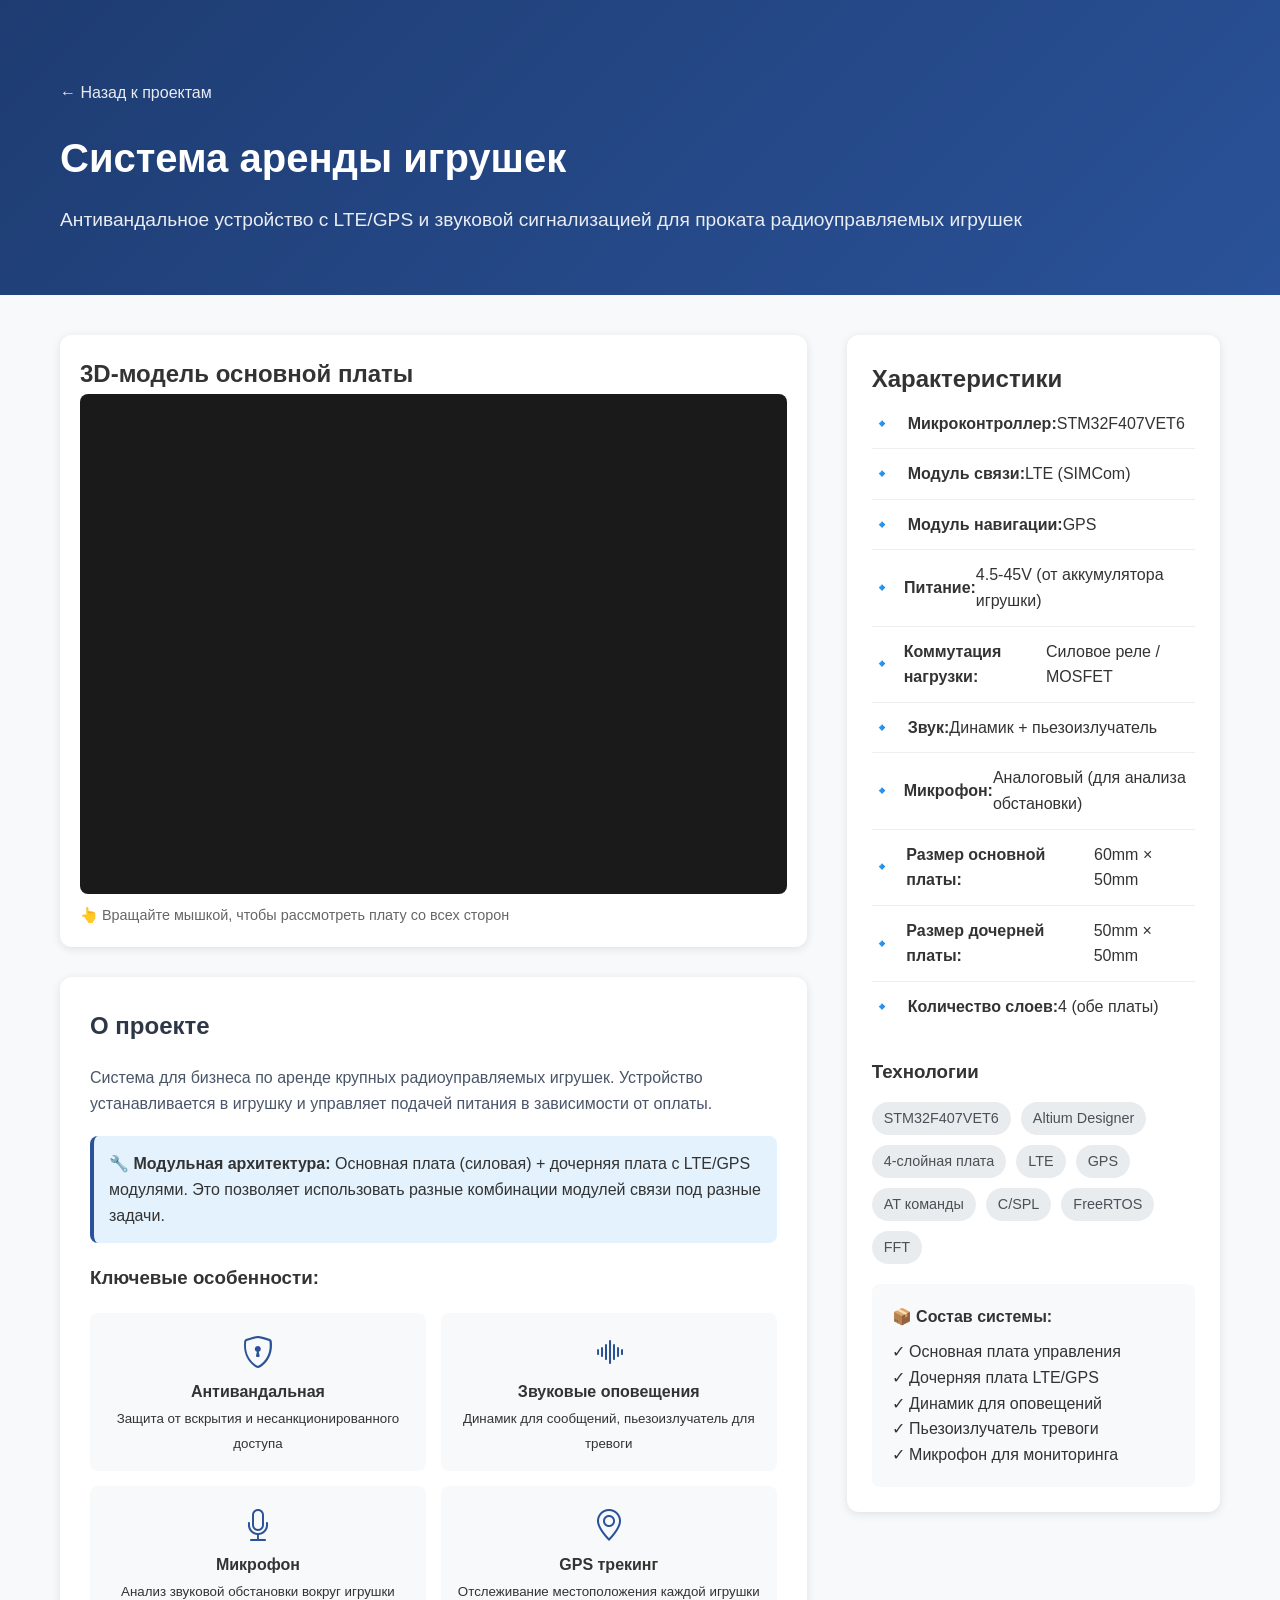
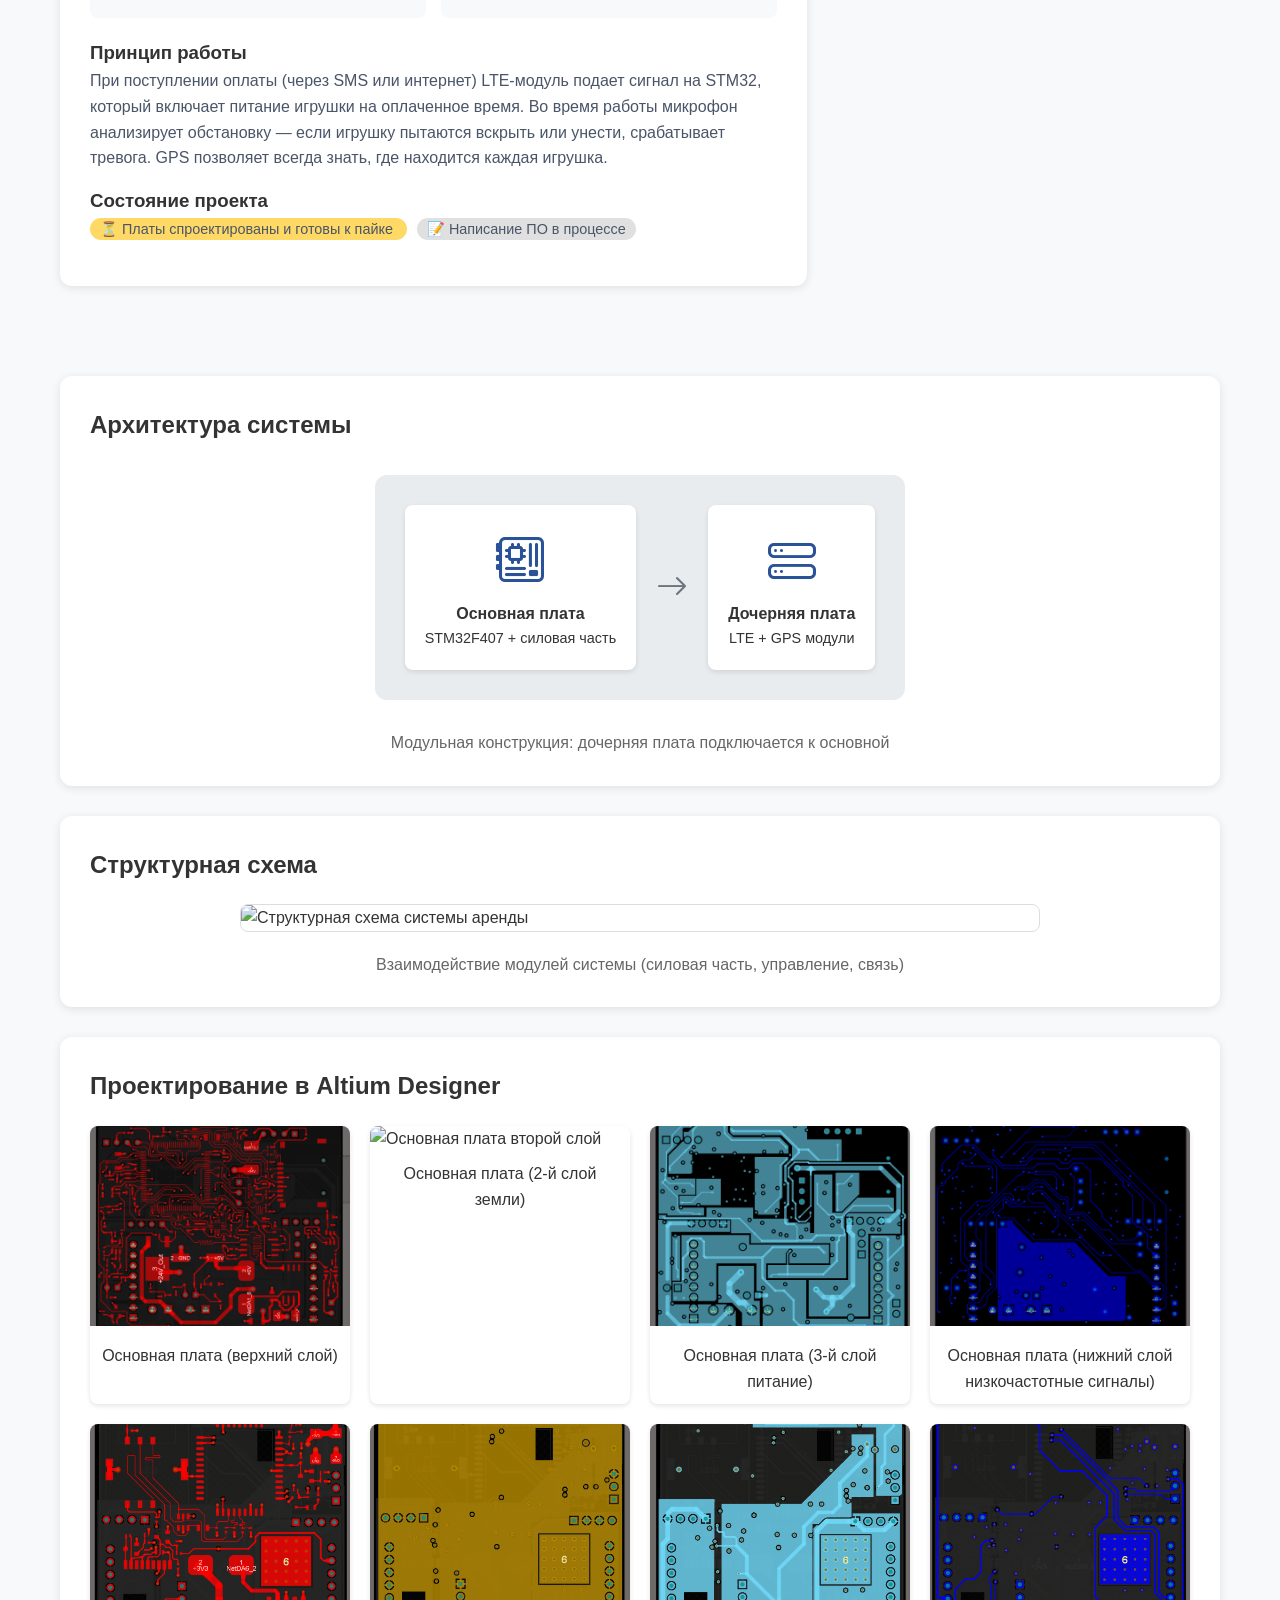
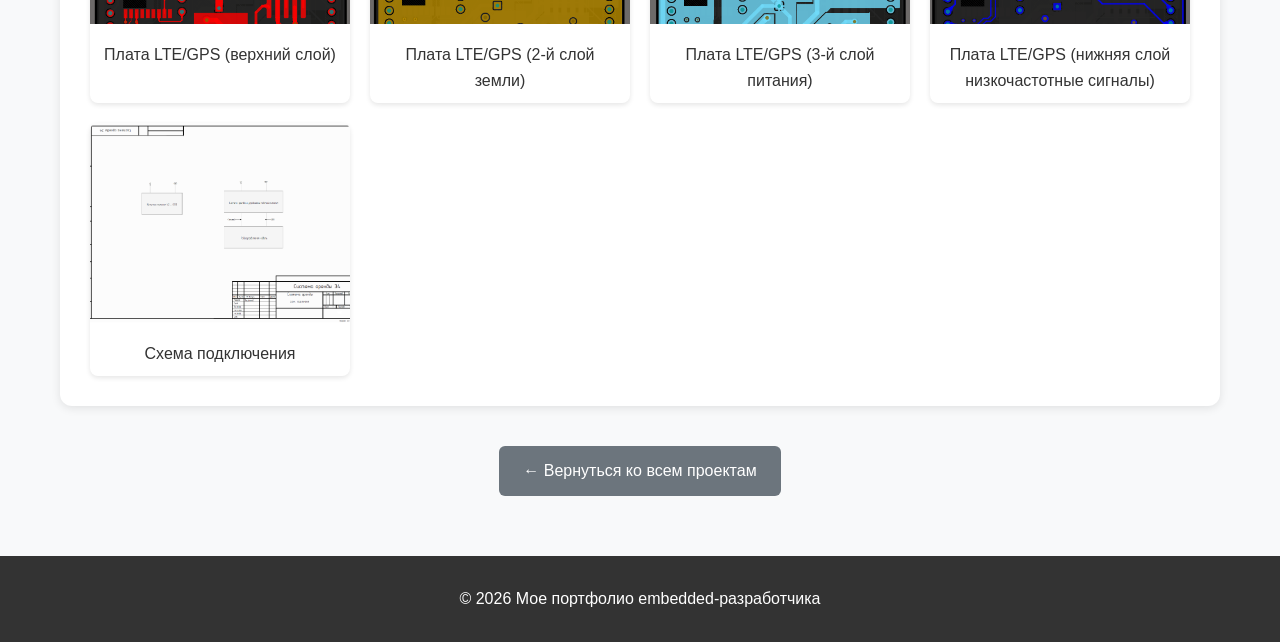
==== rental_toys.html @ 5a4ab60f "release" ====
<!DOCTYPE html>
<html lang="ru">
<head>
    <meta charset="UTF-8">
    <meta name="viewport" content="width=device-width, initial-scale=1.0">
    <title>Система аренды игрушек с LTE/GPS | Портфолио</title>
    
    <!-- Подключаем Model Viewer для 3D -->
    <script type="module" src="https://unpkg.com/@google/model-viewer/dist/model-viewer.min.js"></script>
    
    <!-- Bootstrap Icons (для иконок) -->
    <link rel="stylesheet" href="https://cdn.jsdelivr.net/npm/bootstrap-icons@1.11.3/font/bootstrap-icons.min.css">
    
    <style>
        * {
            margin: 0;
            padding: 0;
            box-sizing: border-box;
        }
        
        body {
            font-family: -apple-system, BlinkMacSystemFont, 'Segoe UI', Roboto, Oxygen, Ubuntu, sans-serif;
            line-height: 1.6;
            color: #333;
            background: #f8f9fa;
        }
        
        .container {
            max-width: 1200px;
            margin: 0 auto;
            padding: 0 20px;
        }
        
        /* Шапка проекта */
        .project-header {
            background: linear-gradient(135deg, #1e3c72 0%, #2a5298 100%);
            color: white;
            padding: 60px 0;
            margin-bottom: 40px;
        }
        
        .project-title {
            font-size: 2.5rem;
            margin-bottom: 15px;
        }
        
        .project-subtitle {
            font-size: 1.2rem;
            opacity: 0.9;
        }
        
        /* Основной контент */
        .project-content {
            display: grid;
            grid-template-columns: 2fr 1fr;
            gap: 40px;
            margin-bottom: 60px;
        }
        
        /* Секция с 3D моделью */
        .model-section {
            background: white;
            border-radius: 12px;
            padding: 20px;
            box-shadow: 0 2px 10px rgba(0,0,0,0.1);
            margin-bottom: 30px;
        }
        
        .model-container {
            width: 100%;
            height: 500px;
            background: #1a1a1a;
            border-radius: 8px;
            overflow: hidden;
        }
        
        model-viewer {
            width: 100%;
            height: 100%;
            --poster-color: transparent;
        }
        
        /* Характеристики проекта */
        .specs-section {
            background: white;
            border-radius: 12px;
            padding: 25px;
            box-shadow: 0 2px 10px rgba(0,0,0,0.1);
        }
        
        .specs-list {
            list-style: none;
        }
        
        .specs-list li {
            padding: 12px 0;
            border-bottom: 1px solid #eee;
            display: flex;
            align-items: center;
        }
        
        .specs-list li:last-child {
            border-bottom: none;
        }
        
        .spec-icon {
            width: 24px;
            margin-right: 12px;
            color: #2a5298;
        }
        
        /* Описание */
        .description-section {
            background: white;
            border-radius: 12px;
            padding: 30px;
            margin-bottom: 30px;
            box-shadow: 0 2px 10px rgba(0,0,0,0.1);
        }
        
        .description-section h2 {
            margin-bottom: 20px;
            color: #2d3748;
        }
        
        .description-section p {
            margin-bottom: 15px;
            color: #4a5568;
        }
        
        .description-section ul {
            margin-left: 20px;
            margin-bottom: 20px;
            color: #4a5568;
        }
        
        .description-section li {
            margin-bottom: 10px;
        }
        
        /* Галерея изображений */
        .gallery-section {
            background: white;
            border-radius: 12px;
            padding: 30px;
            margin-bottom: 30px;
            box-shadow: 0 2px 10px rgba(0,0,0,0.1);
        }
        
        .gallery-grid {
            display: grid;
            grid-template-columns: repeat(auto-fit, minmax(250px, 1fr));
            gap: 20px;
            margin-top: 20px;
        }
        
        .gallery-item {
            border-radius: 8px;
            overflow: hidden;
            box-shadow: 0 2px 5px rgba(0,0,0,0.1);
        }
        
        .gallery-item img {
            width: 100%;
            height: 200px;
            object-fit: cover;
            transition: transform 0.3s;
        }
        
        .gallery-item img:hover {
            transform: scale(1.05);
        }
        
        /* Кнопка возврата */
        .back-link {
            display: inline-block;
            margin: 20px 0;
            color: white;
            text-decoration: none;
            font-weight: 500;
            opacity: 0.9;
        }
        
        .back-link:hover {
            opacity: 1;
            text-decoration: underline;
        }
        
        /* Схема подключения */
        .schematic-section {
            background: white;
            border-radius: 12px;
            padding: 30px;
            margin-bottom: 30px;
            box-shadow: 0 2px 10px rgba(0,0,0,0.1);
        }
        
        .schematic-image {
            width: 100%;
            max-width: 800px;
            margin: 20px auto;
            display: block;
            border: 1px solid #ddd;
            border-radius: 8px;
        }
        
        /* Кнопки */
        .btn {
            display: inline-block;
            padding: 12px 24px;
            border-radius: 6px;
            text-decoration: none;
            font-weight: 500;
            transition: all 0.3s;
            border: none;
            cursor: pointer;
        }
        
        .btn-primary {
            background: #2a5298;
            color: white;
        }
        
        .btn-primary:hover {
            background: #1e3c72;
        }
        
        .btn-secondary {
            background: #6c757d;
            color: white;
        }
        
        .btn-secondary:hover {
            background: #5a6268;
        }
        
        .tag {
            background: #e9ecef;
            padding: 5px 12px;
            border-radius: 20px;
            font-size: 0.9rem;
            color: #495057;
            display: inline-block;
        }
        
        /* Модульная структура */
        .modular-badge {
            background: #e3f2fd;
            border-left: 4px solid #2a5298;
            padding: 15px;
            border-radius: 8px;
            margin: 20px 0;
        }
        
        .feature-grid {
            display: grid;
            grid-template-columns: repeat(2, 1fr);
            gap: 15px;
            margin: 20px 0;
        }
        
        .feature-item {
            background: #f8f9fa;
            padding: 15px;
            border-radius: 8px;
            text-align: center;
        }
        
        .feature-item i {
            font-size: 2rem;
            color: #2a5298;
            margin-bottom: 10px;
        }
        
        @media (max-width: 768px) {
            .project-content {
                grid-template-columns: 1fr;
            }
            
            .project-title {
                font-size: 2rem;
            }
            
            .model-container {
                height: 350px;
            }
            
            .feature-grid {
                grid-template-columns: 1fr;
            }
        }
    </style>
</head>
<body>
    <!-- Шапка проекта -->
    <header class="project-header">
        <div class="container">
            <a href="index.html" class="back-link">← Назад к проектам</a>
            <h1 class="project-title">Система аренды игрушек</h1>
            <p class="project-subtitle">Антивандальное устройство с LTE/GPS и звуковой сигнализацией для проката радиоуправляемых игрушек</p>
        </div>
    </header>
    
    <main class="container">
        <!-- Блок с 3D моделью и характеристиками -->
        <div class="project-content">
            <!-- Левая колонка: 3D модель -->
            <div>
                <div class="model-section">
                    <h2>3D-модель основной платы</h2>
                    <div class="model-container">
                        <!-- Здесь ваш .glb файл -->
                        <model-viewer 
                            src="3d/rental_toys.glb"
                            alt="3D модель основной платы системы аренды"
                            auto-rotate
                            camera-controls
                            ar-status="not-presenting"
                            shadow-intensity="1"
                            exposure="1"
                            environment-image="neutral"
                            style="width:100%; height:100%;">
                        </model-viewer>
                    </div>
                    <p style="margin-top: 10px; color: #666; font-size: 0.9rem;">
                        👆 Вращайте мышкой, чтобы рассмотреть плату со всех сторон
                    </p>
                </div>
                
                <!-- Описание проекта -->
                <div class="description-section">
                    <h2>О проекте</h2>
                    <p>
                        Система для бизнеса по аренде крупных радиоуправляемых игрушек. 
                        Устройство устанавливается в игрушку и управляет подачей питания 
                        в зависимости от оплаты.
                    </p>
                    
                    <div class="modular-badge">
                        <strong>🔧 Модульная архитектура:</strong> Основная плата (силовая) + 
                        дочерняя плата с LTE/GPS модулями. Это позволяет использовать разные 
                        комбинации модулей связи под разные задачи.
                    </div>
                    
                    <h3>Ключевые особенности:</h3>
                    <div class="feature-grid">
                        <div class="feature-item">
                            <i class="bi bi-shield-lock"></i>
                            <h4>Антивандальная</h4>
                            <small>Защита от вскрытия и несанкционированного доступа</small>
                        </div>
                        <div class="feature-item">
                            <i class="bi bi-soundwave"></i>
                            <h4>Звуковые оповещения</h4>
                            <small>Динамик для сообщений, пьезоизлучатель для тревоги</small>
                        </div>
                        <div class="feature-item">
                            <i class="bi bi-mic"></i>
                            <h4>Микрофон</h4>
                            <small>Анализ звуковой обстановки вокруг игрушки</small>
                        </div>
                        <div class="feature-item">
                            <i class="bi bi-geo-alt"></i>
                            <h4>GPS трекинг</h4>
                            <small>Отслеживание местоположения каждой игрушки</small>
                        </div>
                    </div>
                    
                    <h3>Принцип работы</h3>
                    <p>
                        При поступлении оплаты (через SMS или интернет) LTE-модуль подает сигнал 
                        на STM32, который включает питание игрушки на оплаченное время. 
                        Во время работы микрофон анализирует обстановку — если игрушку пытаются 
                        вскрыть или унести, срабатывает тревога. GPS позволяет всегда знать, 
                        где находится каждая игрушка.
                    </p>
                    
                    <h3>Состояние проекта</h3>
                    <p>
                        <span style="background: #ffd966; padding: 3px 10px; border-radius: 20px; font-size: 0.9rem;">
                            ⏳ Платы спроектированы и готовы к пайке
                        </span>
                        <span style="margin-left: 10px; background: #e0e0e0; padding: 3px 10px; border-radius: 20px; font-size: 0.9rem;">
                            📝 Написание ПО в процессе
                        </span>
                    </p>
                </div>
            </div>
            
            <!-- Правая колонка: Характеристики -->
            <div>
                <div class="specs-section">
                    <h2>Характеристики</h2>
                    <ul class="specs-list">
                        <li>
                            <span class="spec-icon">🔹</span>
                            <strong>Микроконтроллер:</strong> STM32F407VET6
                        </li>
                        <li>
                            <span class="spec-icon">🔹</span>
                            <strong>Модуль связи:</strong> LTE (SIMCom)
                        </li>
                        <li>
                            <span class="spec-icon">🔹</span>
                            <strong>Модуль навигации:</strong> GPS
                        </li>
                        <li>
                            <span class="spec-icon">🔹</span>
                            <strong>Питание:</strong> 4.5-45V (от аккумулятора игрушки)
                        </li>
                        <li>
                            <span class="spec-icon">🔹</span>
                            <strong>Коммутация нагрузки:</strong> Силовое реле / MOSFET
                        </li>
                        <li>
                            <span class="spec-icon">🔹</span>
                            <strong>Звук:</strong> Динамик + пьезоизлучатель
                        </li>
                        <li>
                            <span class="spec-icon">🔹</span>
                            <strong>Микрофон:</strong> Аналоговый (для анализа обстановки)
                        </li>
                        <li>
                            <span class="spec-icon">🔹</span>
                            <strong>Размер основной платы:</strong> 60mm × 50mm
                        </li>
                        <li>
                            <span class="spec-icon">🔹</span>
                            <strong>Размер дочерней платы:</strong> 50mm × 50mm
                        </li>
                        <li>
                            <span class="spec-icon">🔹</span>
                            <strong>Количество слоев:</strong> 4 (обе платы)
                        </li>
            
                    </ul>
                    
                    <div style="margin-top: 25px;">
                        <h3>Технологии</h3>
                        <div style="display: flex; flex-wrap: wrap; gap: 10px; margin-top: 15px;">
                            <span class="tag">STM32F407VET6</span>
                            <span class="tag">Altium Designer</span>
                            <span class="tag">4-слойная плата</span>
                            <span class="tag">LTE</span>
                            <span class="tag">GPS</span>
                            <span class="tag">AT команды</span>
                            <span class="tag">C/SPL</span>
                            <span class="tag">FreeRTOS</span>
                            <span class="tag">FFT</span>
                        </div>
                    </div>
                    
                    <!-- <div style="margin-top: 30px;">
                        <a href="https://github.com/yourusername/rental-system" class="btn btn-primary" style="width: 100%; text-align: center;" target="_blank">
                            <i class="bi bi-github"></i> Исходный код на GitHub
                        </a>
                    </div> -->
                    
                    <div style="margin-top: 20px; background: #f8f9fa; padding: 20px; border-radius: 8px;">
                        <h4 style="margin-bottom: 10px;">📦 Состав системы:</h4>
                        <ul style="list-style: none;">
                            <li>✓ Основная плата управления</li>
                            <li>✓ Дочерняя плата LTE/GPS</li>
                            <li>✓ Динамик для оповещений</li>
                            <li>✓ Пьезоизлучатель тревоги</li>
                            <li>✓ Микрофон для мониторинга</li>
                        </ul>
                    </div>
                </div>
            </div>
        </div>
        
        <!-- Секция с платами -->
        <div class="gallery-section">
            <h2>Архитектура системы</h2>
            <div style="text-align: center; margin: 30px 0;">
                <div style="display: inline-block; background: #e9ecef; padding: 30px; border-radius: 12px;">
                    <div style="display: flex; gap: 20px; align-items: center; flex-wrap: wrap; justify-content: center;">
                        <div style="background: white; padding: 20px; border-radius: 8px; box-shadow: 0 2px 5px rgba(0,0,0,0.1);">
                            <i class="bi bi-motherboard" style="font-size: 3rem; color: #2a5298;"></i>
                            <h4>Основная плата</h4>
                            <p style="font-size: 0.9rem;">STM32F407 + силовая часть</p>
                        </div>
                        <i class="bi bi-arrow-right" style="font-size: 2rem; color: #6c757d;"></i>
                        <div style="background: white; padding: 20px; border-radius: 8px; box-shadow: 0 2px 5px rgba(0,0,0,0.1);">
                            <i class="bi bi-hdd-stack" style="font-size: 3rem; color: #2a5298;"></i>
                            <h4>Дочерняя плата</h4>
                            <p style="font-size: 0.9rem;">LTE + GPS модули</p>
                        </div>
                    </div>
                </div>
            </div>
            <p style="text-align: center; color: #666;">
                Модульная конструкция: дочерняя плата подключается к основной
            </p>
        </div>
        
        <!-- Секция со схемой -->
        <div class="schematic-section">
            <h2>Структурная схема</h2>
            <img src="images/rental_schematic.png" alt="Структурная схема системы аренды" class="schematic-image">
            <p style="text-align: center; color: #666; margin-top: 15px;">
                Взаимодействие модулей системы (силовая часть, управление, связь)
            </p>
        </div>
        
        <!-- Галерея фото (плейсхолдеры) -->
        <div class="gallery-section">
            <h2>Проектирование в Altium Designer</h2>
            <div class="gallery-grid">
                <div class="gallery-item">
                    <img src="images/rental_toys_main_top.png" alt="Основная плата сверху" onclick="openModal(this)" style="cursor: pointer;">
                    <div style="padding: 10px; text-align: center;">Основная плата (верхний слой)</div>
                </div>
                <div class="gallery-item">
                    <img src="images/rental_toys_main_gnd.png" alt="Основная плата второй слой" onclick="openModal(this)" style="cursor: pointer;">
                    <div style="padding: 10px; text-align: center;">Основная плата (2-й слой земли)</div>
                </div>
                <div class="gallery-item">
                    <img src="images/rental_toys_main_V.png" alt="Основная плата третий слой">
                    <div style="padding: 10px; text-align: center;">Основная плата (3-й слой питание)</div>
                </div>
                <div class="gallery-item">
                    <img src="images/rental_toys_main_bottom.png" alt="Основная плата третий слой"
                        onclick="openModal(this)" style="cursor: pointer;">
                    <div style="padding: 10px; text-align: center;">Основная плата (нижний слой низкочастотные сигналы)</div>
                </div>
                <div class="gallery-item">
                    <img src="images/rental_toys_daughter_top.png" alt="Дочерняя плата LTE/GPS" onclick="openModal(this)" style="cursor: pointer;">
                    <div style="padding: 10px; text-align: center;">Плата LTE/GPS (верхний слой)</div>
                </div>
                <div class="gallery-item">
                    <img src="images/rental_toys_daughter_gnd.png" alt="Дочерняя плата LTE/GPS" onclick="openModal(this)" style="cursor: pointer;">
                    <div style="padding: 10px; text-align: center;">Плата LTE/GPS (2-й слой земли)</div>
                </div>
                <div class="gallery-item">
                    <img src="images/rental_toys_daughter_V.png" alt="Дочерняя плата LTE/GPS" onclick="openModal(this)" style="cursor: pointer;">
                    <div style="padding: 10px; text-align: center;">Плата LTE/GPS (3-й слой питания)</div>
                </div>
                <div class="gallery-item">
                    <img src="images/rental_toys_daughter_bottom.png" alt="Дочерняя плата LTE/GPS" onclick="openModal(this)" style="cursor: pointer;">
                    <div style="padding: 10px; text-align: center;">Плата LTE/GPS (нижняя слой низкочастотные сигналы)</div>
                </div>
                <div class="gallery-item">
                    <img src="images/rental_toys.png" alt="3D-модель в сборе" onclick="openModal(this)" style="cursor: pointer;">
                    <div style="padding: 10px; text-align: center;">Схема подключения</div>
                </div>
            </div>
        </div>
        
        <!-- Кнопка возврата -->
        <div style="text-align: center; margin: 40px 0;">
            <a href="index.html" class="btn btn-secondary">← Вернуться ко всем проектам</a>
        </div>
    </main>
    
    <footer style="background: #333; color: white; padding: 30px 0; margin-top: 60px;">
        <div class="container">
            <p style="text-align: center;">© 2026 Мое портфолио embedded-разработчика</p>
        </div>
    </footer>
     <!-- Галерея изображений -->
    <script src="js/gallery.js"></script>
</body>
</html>
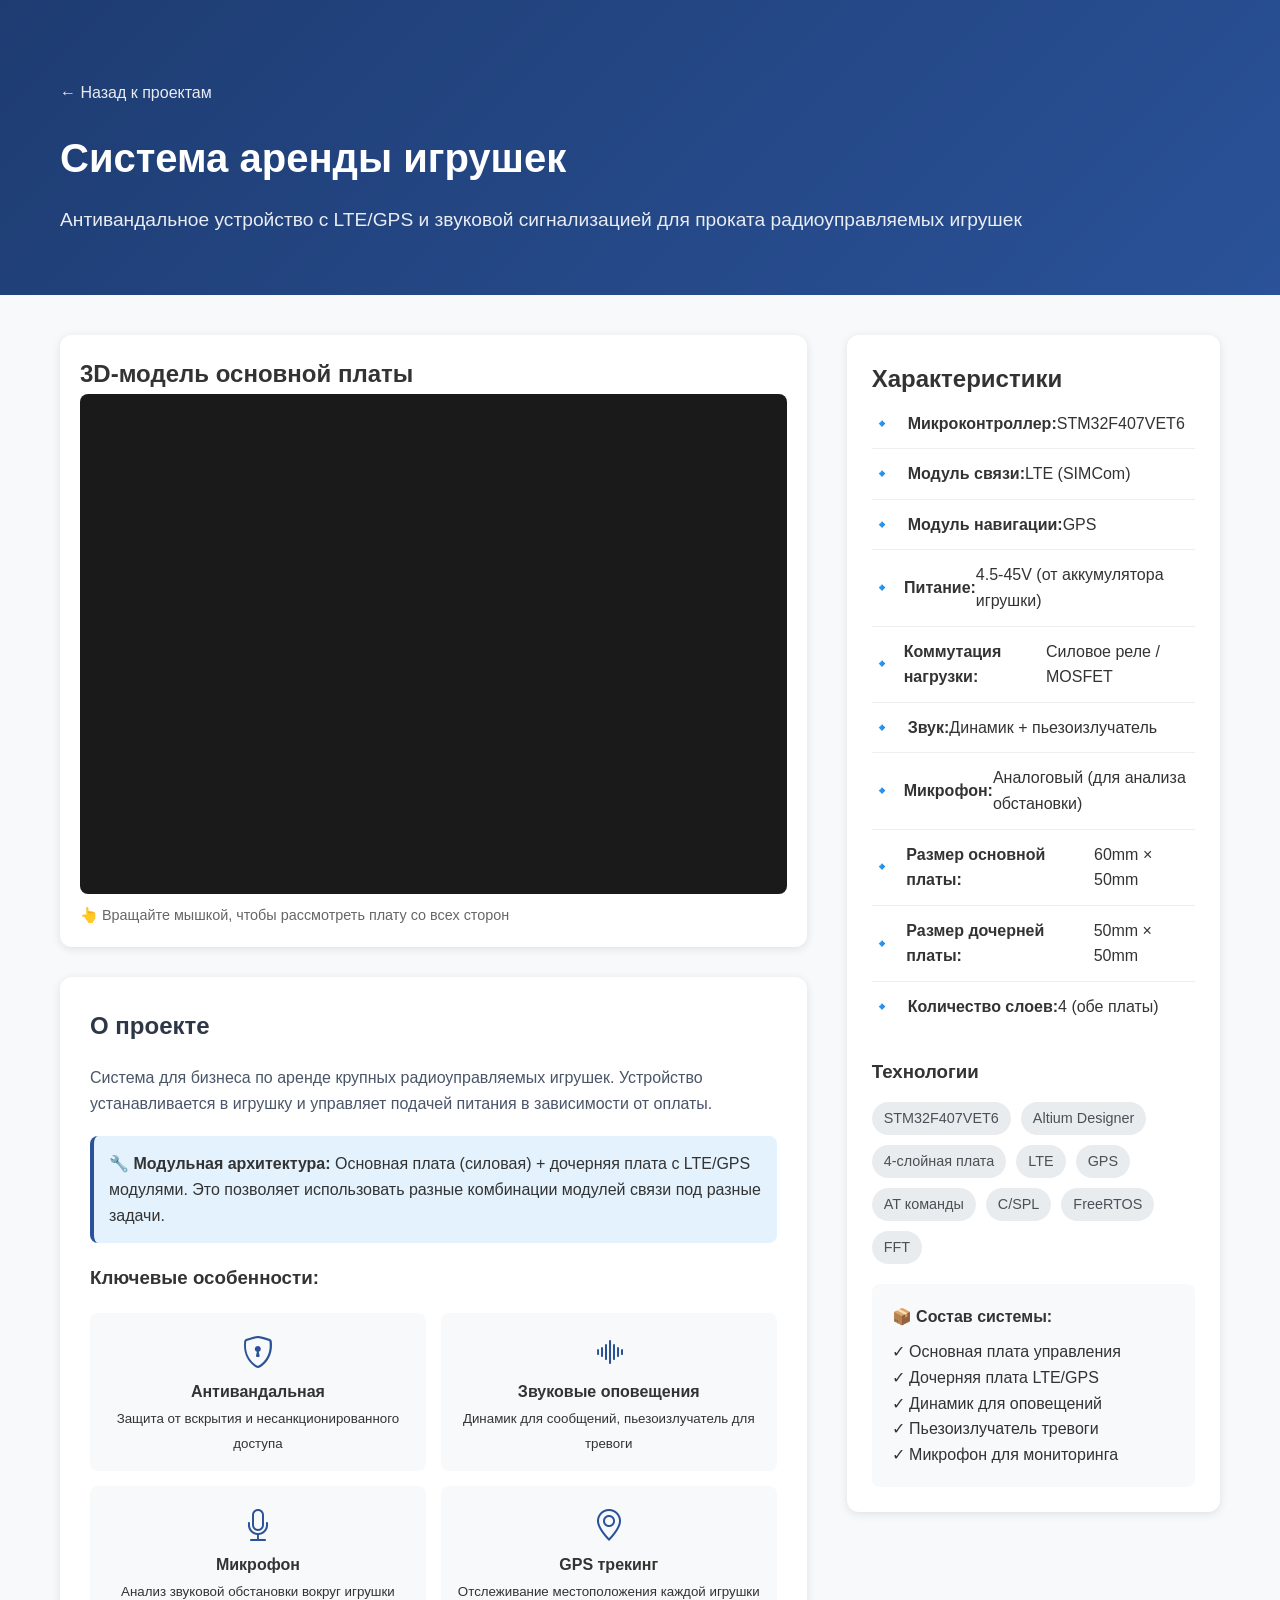
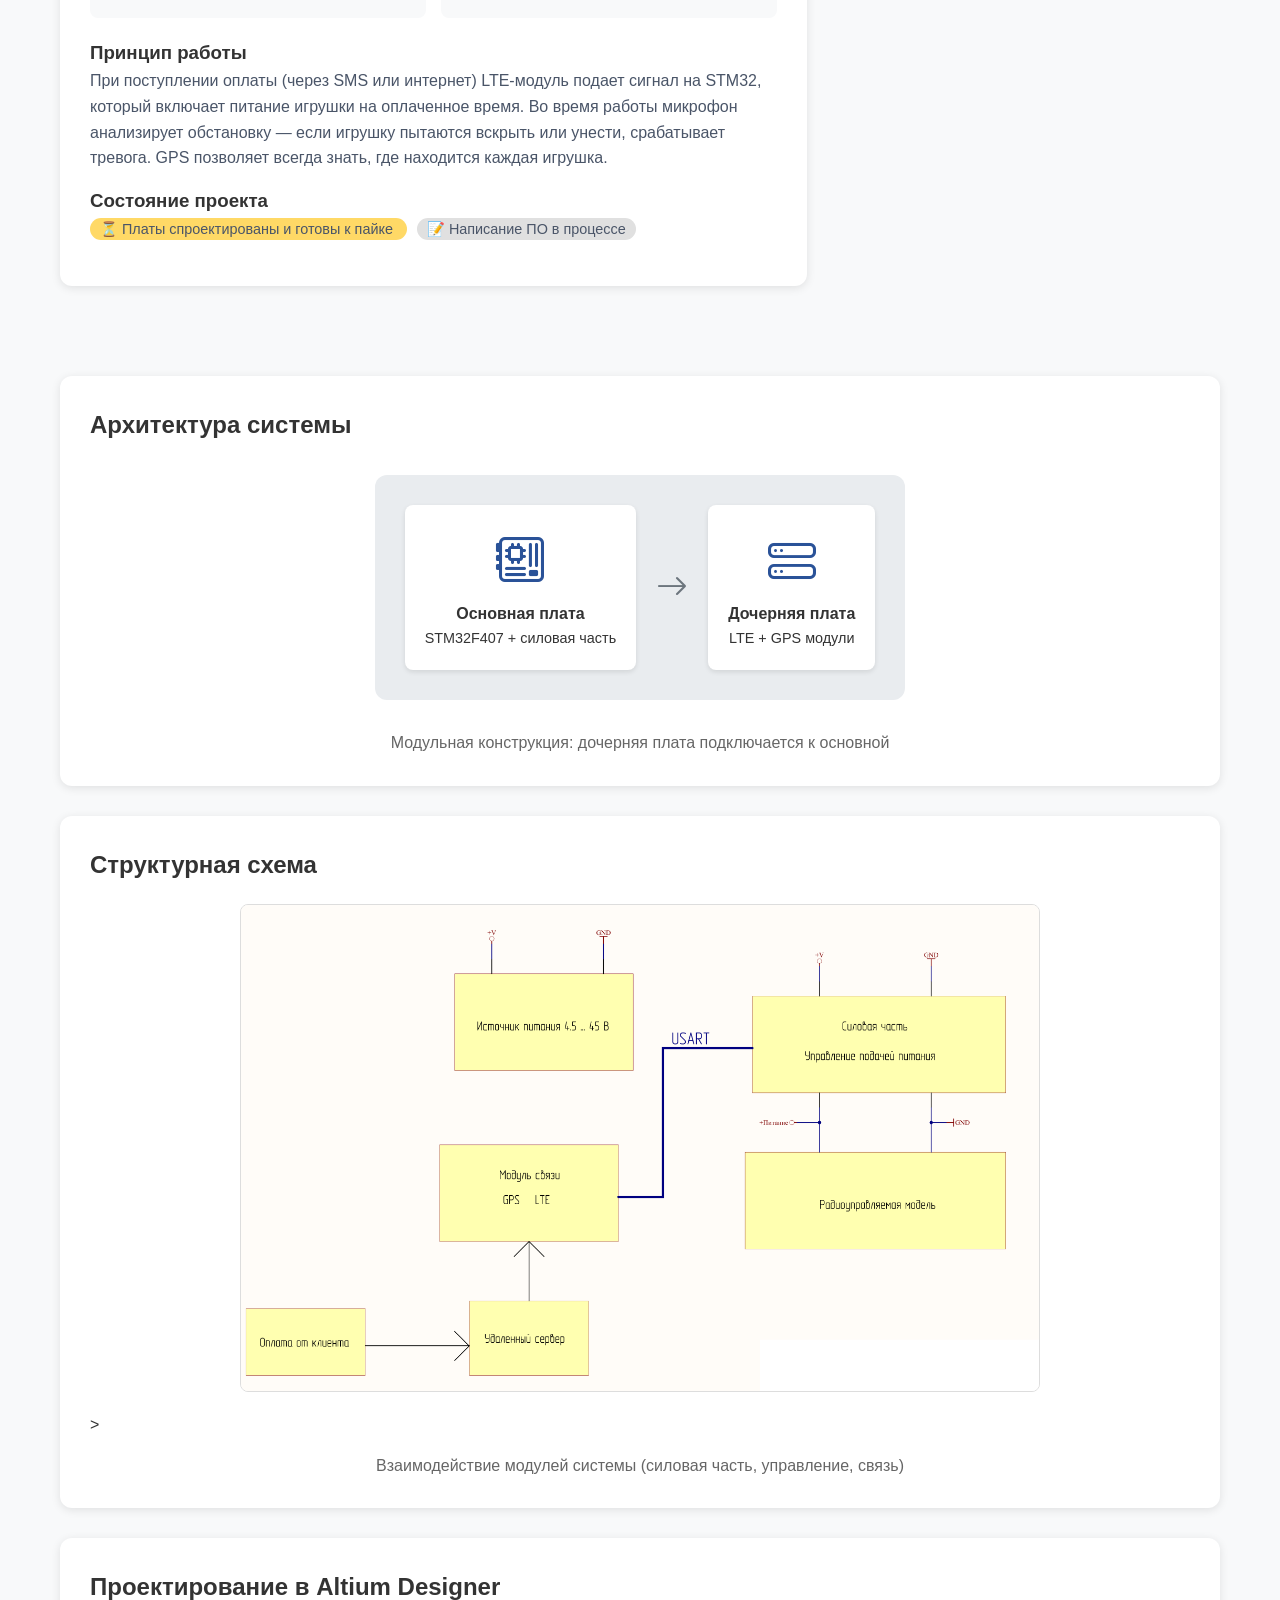
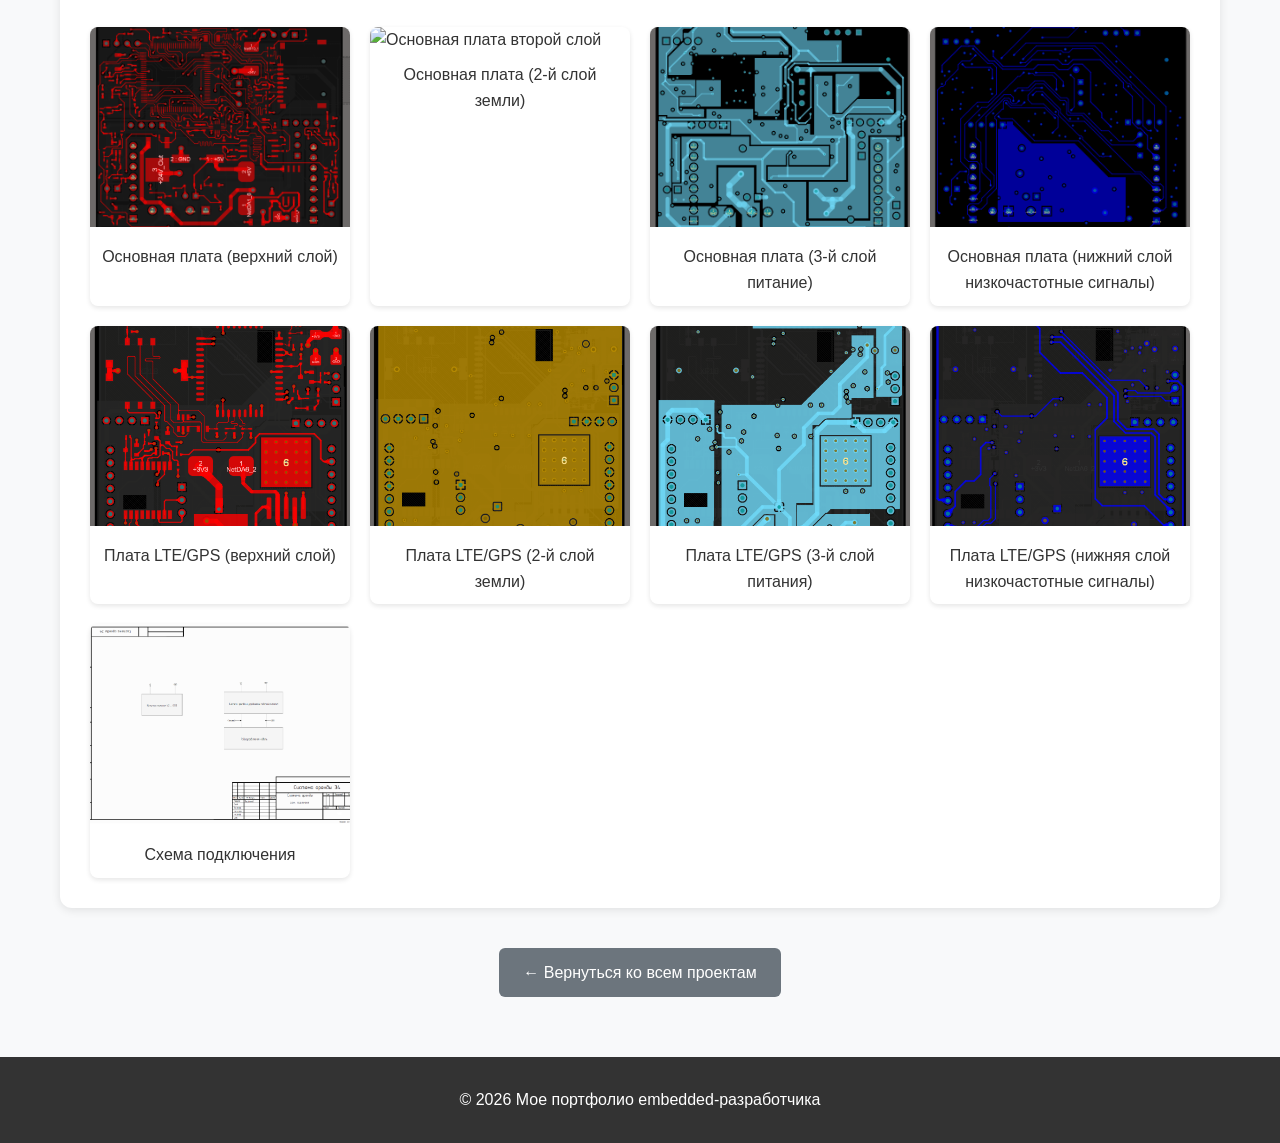
==== commit c44850f6: "release_11032026_2" ====
--- a/rental_toys.html
+++ b/rental_toys.html
@@ -498,7 +498,7 @@
         <!-- Секция со схемой -->
         <div class="schematic-section">
             <h2>Структурная схема</h2>
-            <img src="images/rental_schematic.png" alt="Структурная схема системы аренды" class="schematic-image">
+            <img src="images/rental_toys_general.png" alt="Структурная схема системы аренды" class="schematic-image" onclick="openModal(this)" style="cursor: pointer;">>
             <p style="text-align: center; color: #666; margin-top: 15px;">
                 Взаимодействие модулей системы (силовая часть, управление, связь)
             </p>
